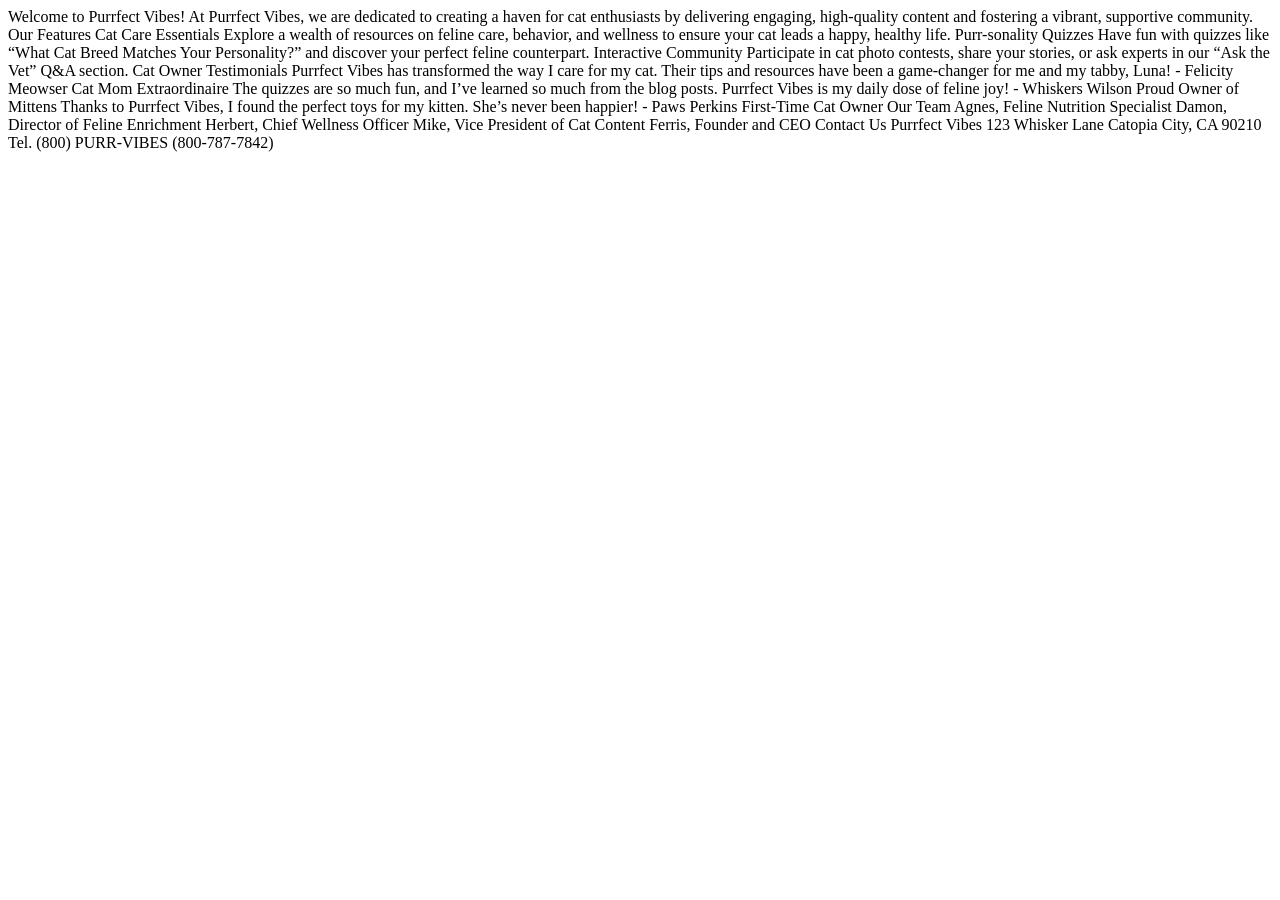
==== beginning/part2/index.html @ e226e30c "Part 1 Complete" ====
<!DOCTYPE html>
<html lang="en">
<head>
    <meta charset="utf-8">
    <title>Welcome to Purrfect Vibes - Flexible Box</title>
</head>
<body>

    Welcome to Purrfect Vibes!
    At Purrfect Vibes, we are dedicated to creating a haven for cat enthusiasts by delivering engaging, high-quality content and fostering a vibrant, supportive community.
    
    Our Features
    Cat Care Essentials
    Explore a wealth of resources on feline care, behavior, and wellness to ensure your cat leads a happy, healthy life.
    
    Purr-sonality Quizzes
    Have fun with quizzes like “What Cat Breed Matches Your Personality?” and discover your perfect feline counterpart.
    
    Interactive Community
    Participate in cat photo contests, share your stories, or ask experts in our “Ask the Vet” Q&A section.
    
    
    Cat Owner Testimonials
    Purrfect Vibes has transformed the way I care for my cat. Their tips and resources have been a game-changer for me and my tabby, Luna!
    - Felicity Meowser
    Cat Mom Extraordinaire
    
    The quizzes are so much fun, and I’ve learned so much from the blog posts. Purrfect Vibes is my daily dose of feline joy!
    - Whiskers Wilson
    Proud Owner of Mittens
    
    Thanks to Purrfect Vibes, I found the perfect toys for my kitten. She’s never been happier!
    - Paws Perkins
    First-Time Cat Owner
    
    Our Team
    Agnes, Feline Nutrition Specialist
    Damon, Director of Feline Enrichment
    Herbert, Chief Wellness Officer
    Mike, Vice President of Cat Content
    Ferris, Founder and CEO
    
    Contact Us
    Purrfect Vibes
    123 Whisker Lane
    Catopia City, CA 90210
    Tel. (800) PURR-VIBES (800-787-7842)
    
    
</body>
</html>
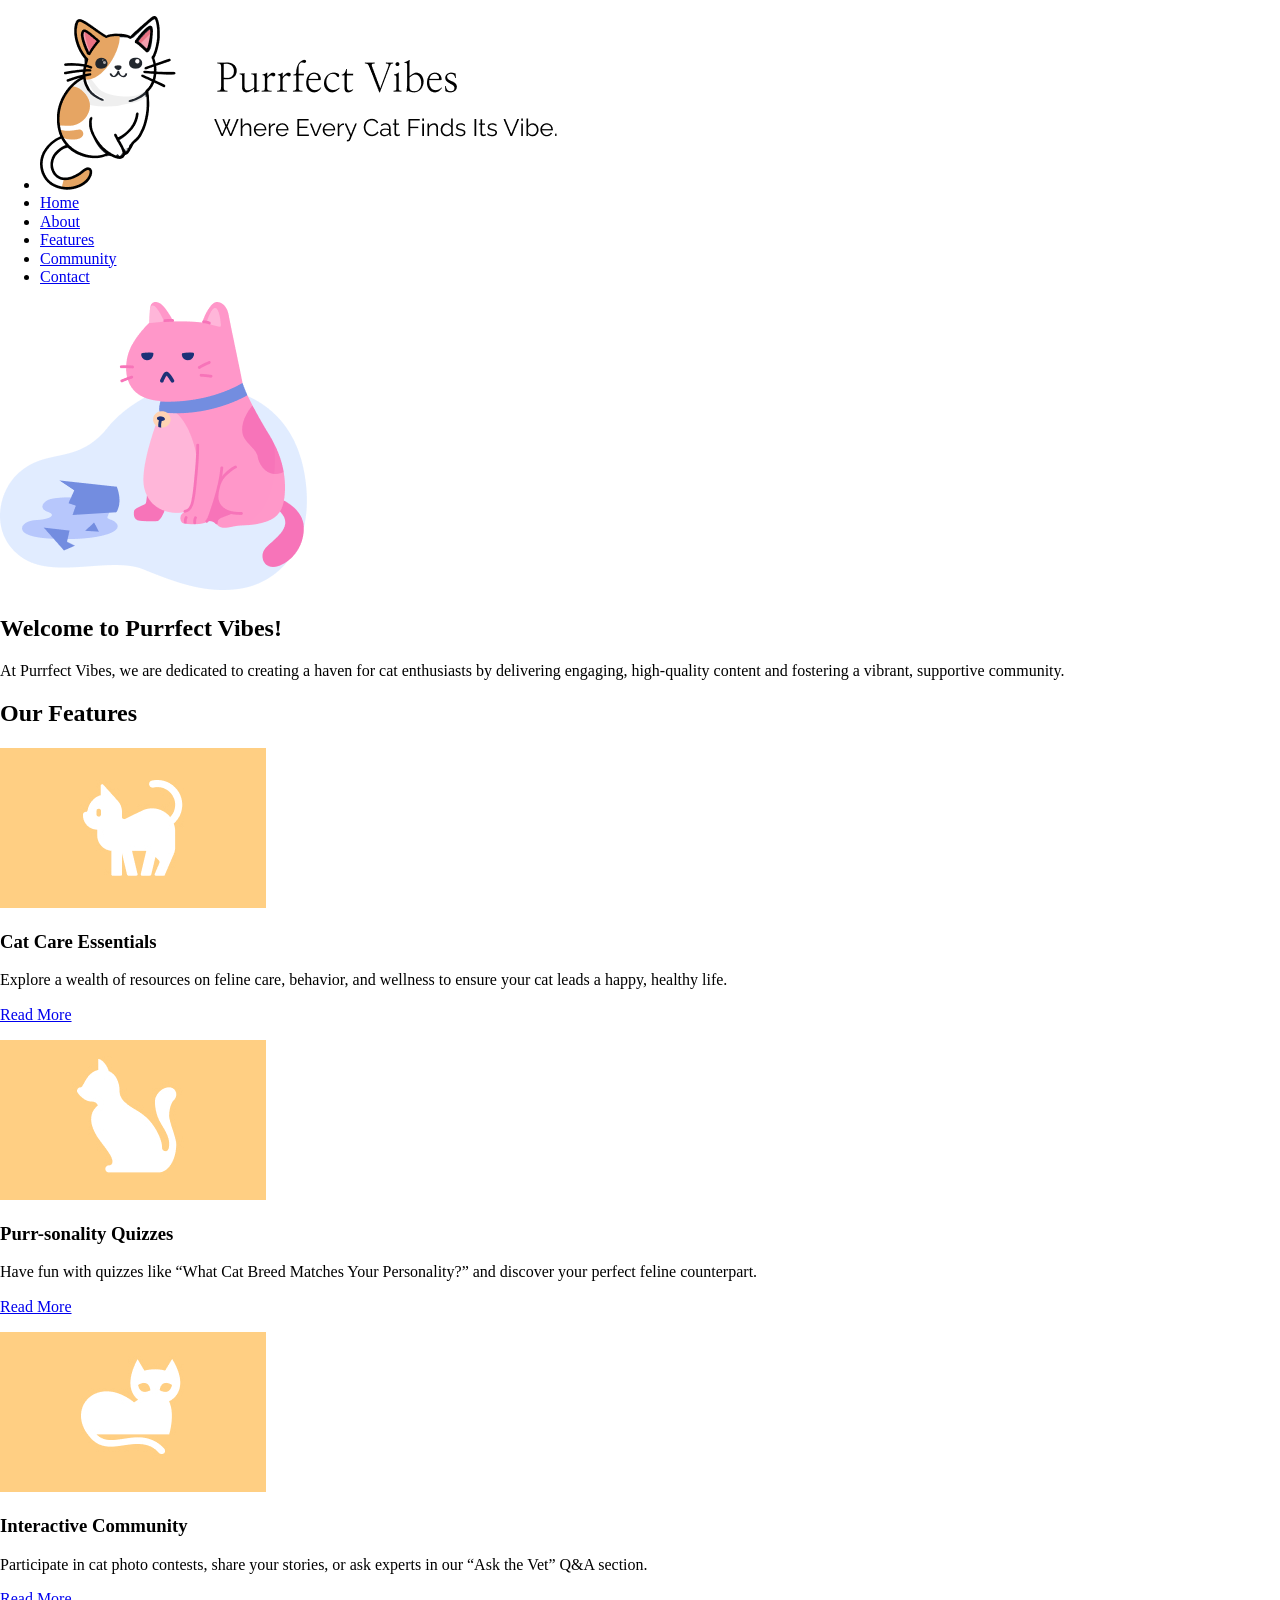
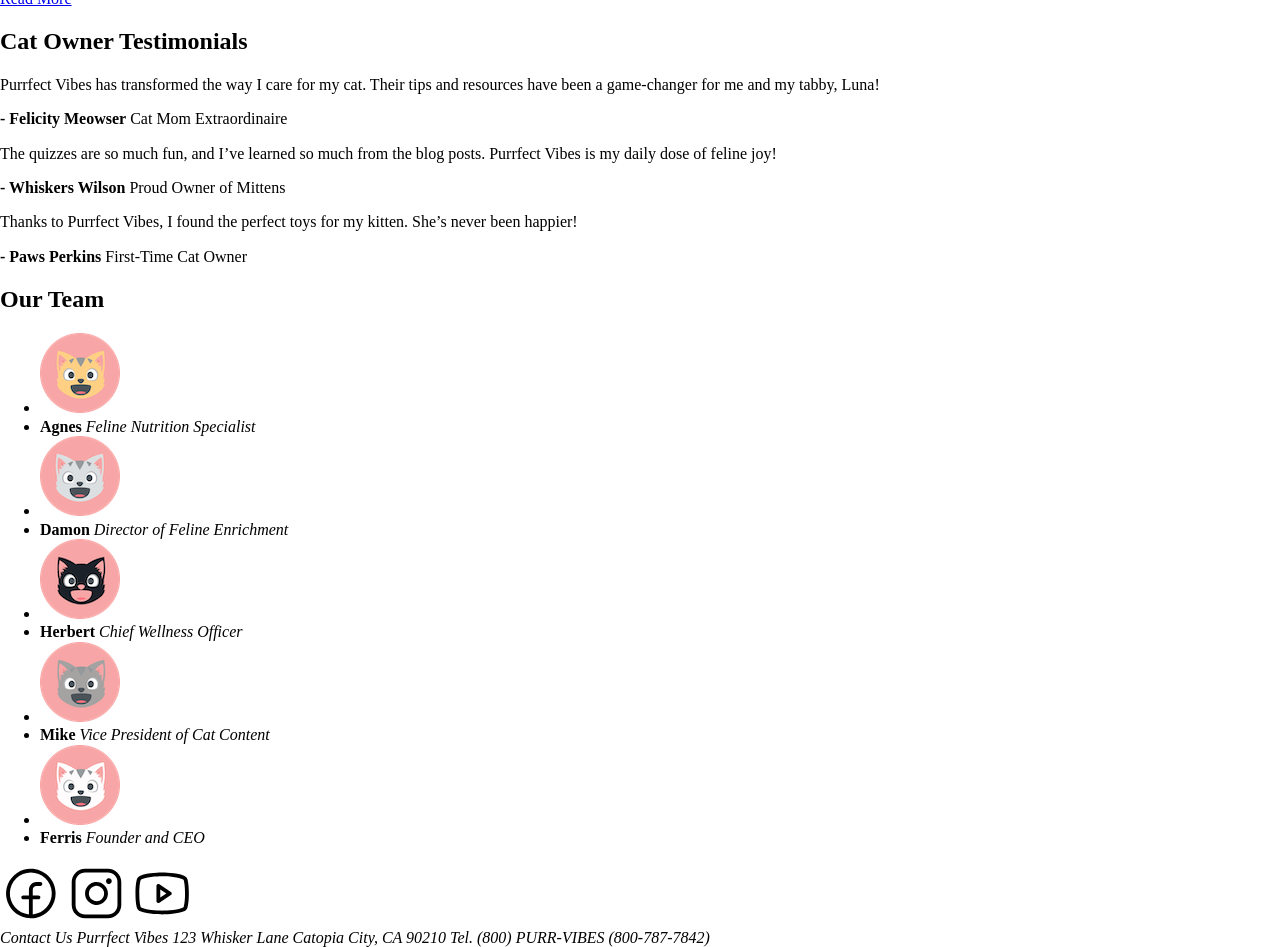
==== commit a960b5de: "HTML markup" ====
--- a/beginning/part2/index.html
+++ b/beginning/part2/index.html
@@ -3,49 +3,102 @@
 <head>
     <meta charset="utf-8">
     <title>Welcome to Purrfect Vibes - Flexible Box</title>
+    <link rel="stylesheet" href="css/normalize.css">
+    <link rel="stylesheet" href="css/style.css">
 </head>
 <body>
-
-    Welcome to Purrfect Vibes!
-    At Purrfect Vibes, we are dedicated to creating a haven for cat enthusiasts by delivering engaging, high-quality content and fostering a vibrant, supportive community.
-    
-    Our Features
-    Cat Care Essentials
-    Explore a wealth of resources on feline care, behavior, and wellness to ensure your cat leads a happy, healthy life.
-    
-    Purr-sonality Quizzes
-    Have fun with quizzes like “What Cat Breed Matches Your Personality?” and discover your perfect feline counterpart.
-    
-    Interactive Community
-    Participate in cat photo contests, share your stories, or ask experts in our “Ask the Vet” Q&A section.
-    
-    
-    Cat Owner Testimonials
-    Purrfect Vibes has transformed the way I care for my cat. Their tips and resources have been a game-changer for me and my tabby, Luna!
-    - Felicity Meowser
-    Cat Mom Extraordinaire
-    
-    The quizzes are so much fun, and I’ve learned so much from the blog posts. Purrfect Vibes is my daily dose of feline joy!
-    - Whiskers Wilson
-    Proud Owner of Mittens
-    
-    Thanks to Purrfect Vibes, I found the perfect toys for my kitten. She’s never been happier!
-    - Paws Perkins
-    First-Time Cat Owner
-    
-    Our Team
-    Agnes, Feline Nutrition Specialist
-    Damon, Director of Feline Enrichment
-    Herbert, Chief Wellness Officer
-    Mike, Vice President of Cat Content
-    Ferris, Founder and CEO
-    
-    Contact Us
-    Purrfect Vibes
-    123 Whisker Lane
-    Catopia City, CA 90210
-    Tel. (800) PURR-VIBES (800-787-7842)
-    
-    
+<header>
+    <nav>
+        <ul>
+            <li><a href="#"><img src=".//images/logo.png"></a></li>
+            <li><a href="#">Home</a></li>
+            <li><a href="#">About</a></li>
+            <li><a href="#">Features</a></li>
+            <li><a href="#">Community</a></li>
+            <li class="button"><a href="#">Contact</a></li>
+        </ul>
+    </nav>
+</header>
+<section class="hero">    
+        <img src="images/hero-cat.png">
+        <article>
+            <h2>Welcome to Purrfect Vibes!</h2>
+            <p>At Purrfect Vibes, we are dedicated to creating a haven for cat enthusiasts by delivering engaging, high-quality content and fostering a vibrant, supportive community.</p>  
+        </article>      
+</section>
+<section class="features">
+        <h2>Our Features</h2>
+        <div>
+            <img src="images/cat-care.jpg">
+            <h3>Cat Care Essentials</h3>
+            <p>Explore a wealth of resources on feline care, behavior, and wellness to ensure your cat leads a happy, healthy life.</p>
+            <p><a href="#">Read More</a></p>
+        </div>
+        <div>
+            <img src="images/cat-quizzes.jpg">
+            <h3>Purr-sonality Quizzes</h3>
+            <p>Have fun with quizzes like “What Cat Breed Matches Your Personality?” and discover your perfect feline counterpart.</p>
+            <p><a href="#">Read More</a></p>
+        </div>
+        <div>
+            <img src="images/cat-community.jpg">
+            <h3>Interactive Community</h3>
+            <p>Participate in cat photo contests, share your stories, or ask experts in our “Ask the Vet” Q&A section.</p>
+            <p><a href="#">Read More</a></p>
+        </div>        
+</section>
+<section class="testimonials">        
+        <h2>Cat Owner Testimonials</h2>
+        <div>
+            <p>Purrfect Vibes has transformed the way I care for my cat. Their tips and resources have been a game-changer for me and my tabby, Luna!</p>
+            <p>
+                <strong>- Felicity Meowser</strong>
+                Cat Mom Extraordinaire
+            </p>
+        </div>        
+       <div>
+            <p>The quizzes are so much fun, and I’ve learned so much from the blog posts. Purrfect Vibes is my daily dose of feline joy!</p>
+            <p>
+                <strong>- Whiskers Wilson</strong>
+                Proud Owner of Mittens
+            </p>
+       </div>        
+        <div>
+            <p>Thanks to Purrfect Vibes, I found the perfect toys for my kitten. She’s never been happier!</p>
+            <p>
+                <strong>- Paws Perkins</strong>
+                First-Time Cat Owner
+            </p>
+        </div>    
+</section>   
+<section class="team">
+        <h2>Our Team</h2>
+        <ul>
+            <li><img src="images/head-agnes.png"></li>
+            <li><strong>Agnes</strong> <em>Feline Nutrition Specialist</em></li>
+            <li><img src="images/head-damon.png"></li>
+            <li><strong>Damon</strong> <em>Director of Feline Enrichment</em></li>
+            <li><img src="images/head-herbert.png"></li>
+            <li><strong>Herbert</strong> <em>Chief Wellness Officer</em></li>
+            <li><img src="images/head-mike.png"></li>
+            <li><strong>Mike</strong> <em>Vice President of Cat Content</em></li>
+            <li><img src="images/head-ferris.png"></li>
+            <li><strong>Ferris</strong> <em>Founder and CEO</em></li>
+        </ul>
+</section>       
+<footer>
+        <div>
+            <a href="#"><img src="images/facebook.svg"></a>
+            <a href="#"><img src="images/instagram.svg"></a>
+            <a href="#"><img src="images/youtube.svg"></a>
+        </div>
+        <address>
+            Contact Us
+            Purrfect Vibes
+            123 Whisker Lane
+            Catopia City, CA 90210
+            Tel. (800) PURR-VIBES (800-787-7842)
+        </address>  
+</footer>    
 </body>
 </html>
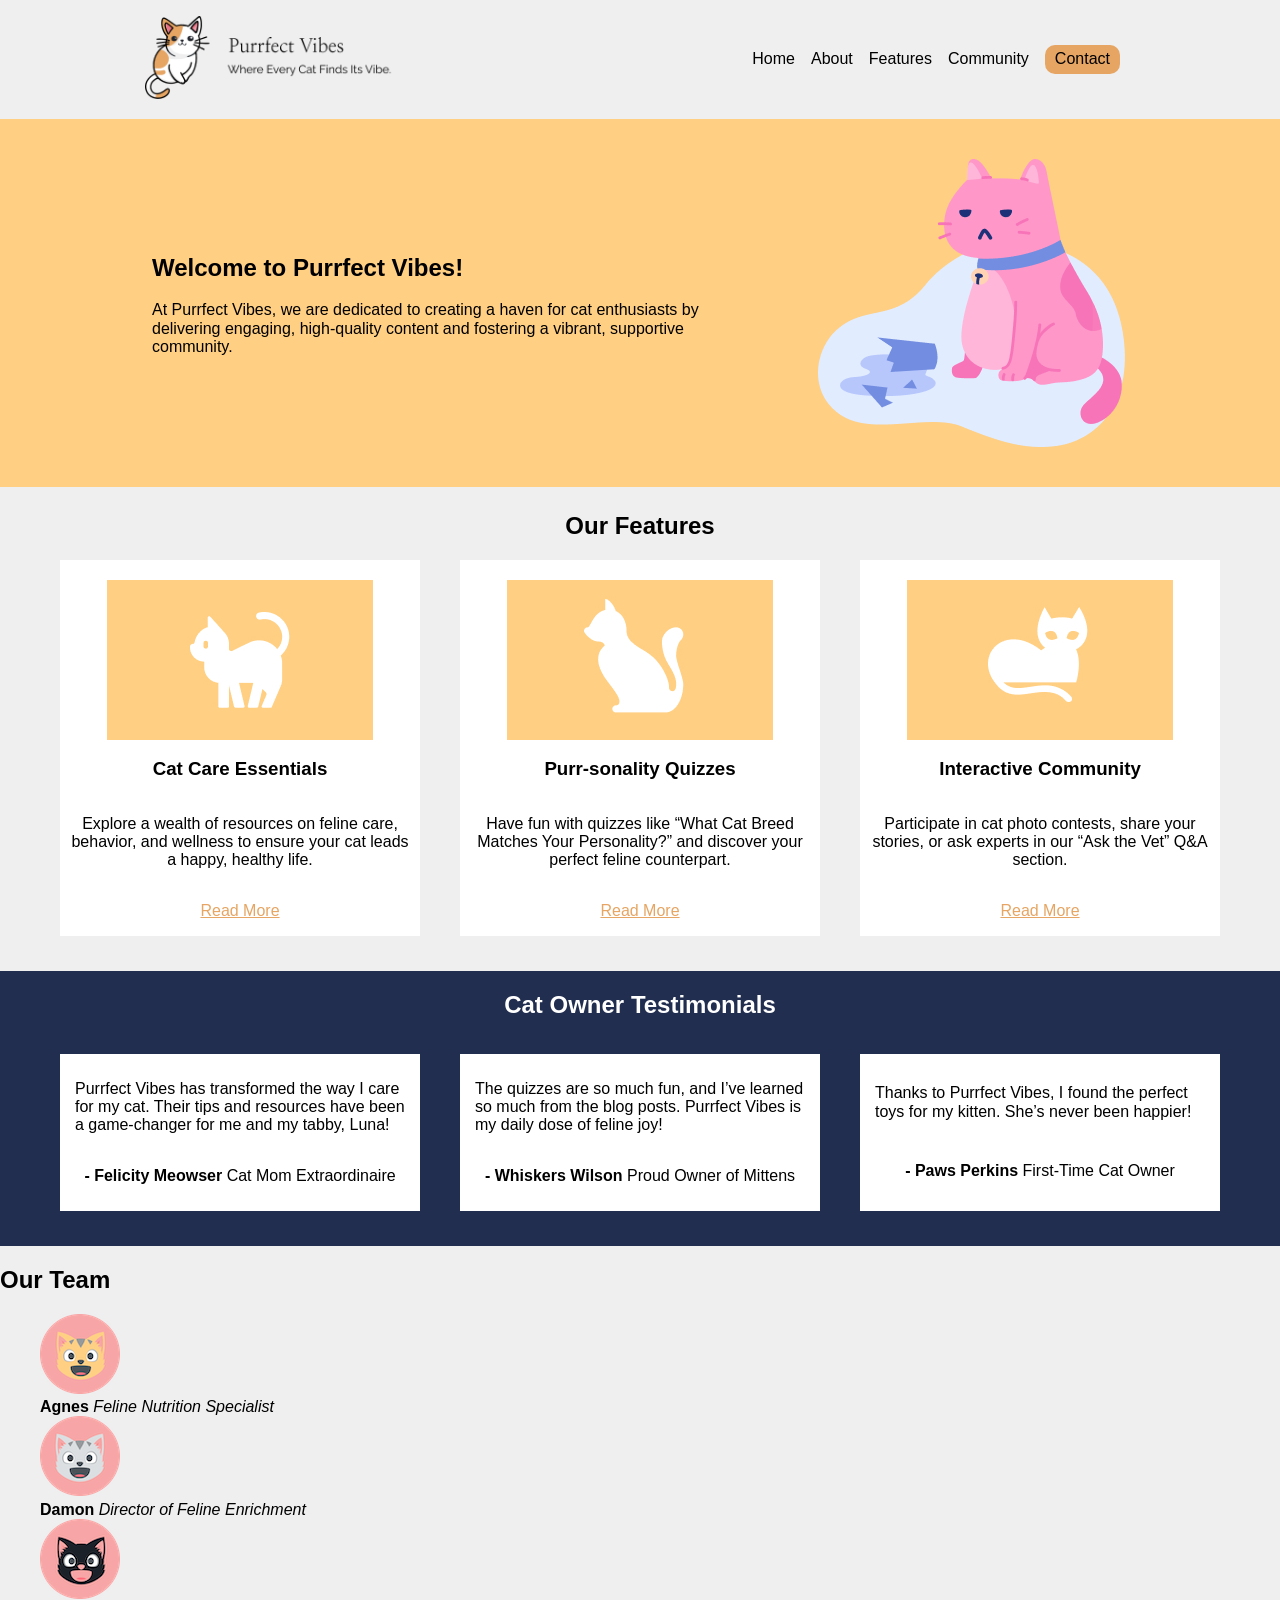
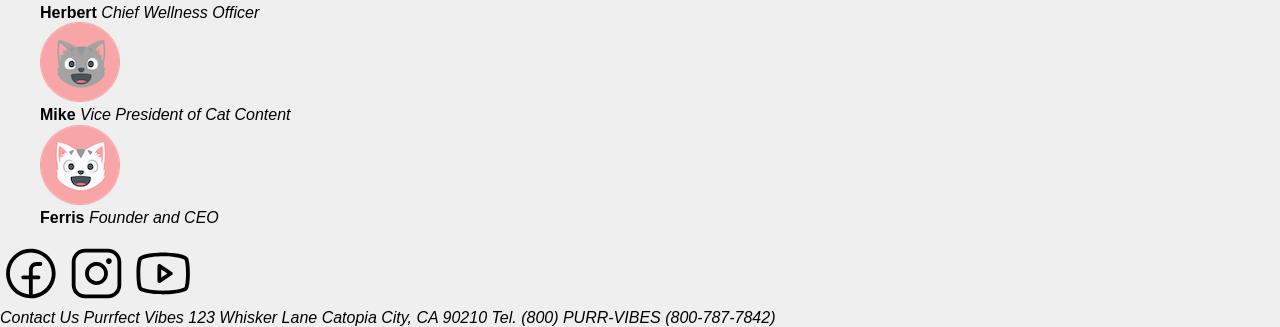
==== commit 95ac29bf: "Features and Testimonials Done" ====
--- a/beginning/part2/index.html
+++ b/beginning/part2/index.html
@@ -19,56 +19,60 @@
         </ul>
     </nav>
 </header>
-<section class="hero">    
-        <img src="images/hero-cat.png">
+<section class="hero"> 
         <article>
             <h2>Welcome to Purrfect Vibes!</h2>
             <p>At Purrfect Vibes, we are dedicated to creating a haven for cat enthusiasts by delivering engaging, high-quality content and fostering a vibrant, supportive community.</p>  
-        </article>      
+        </article>
+        <img src="images/hero-cat.png">      
 </section>
 <section class="features">
         <h2>Our Features</h2>
-        <div>
-            <img src="images/cat-care.jpg">
-            <h3>Cat Care Essentials</h3>
-            <p>Explore a wealth of resources on feline care, behavior, and wellness to ensure your cat leads a happy, healthy life.</p>
-            <p><a href="#">Read More</a></p>
-        </div>
-        <div>
-            <img src="images/cat-quizzes.jpg">
-            <h3>Purr-sonality Quizzes</h3>
-            <p>Have fun with quizzes like “What Cat Breed Matches Your Personality?” and discover your perfect feline counterpart.</p>
-            <p><a href="#">Read More</a></p>
-        </div>
-        <div>
-            <img src="images/cat-community.jpg">
-            <h3>Interactive Community</h3>
-            <p>Participate in cat photo contests, share your stories, or ask experts in our “Ask the Vet” Q&A section.</p>
-            <p><a href="#">Read More</a></p>
-        </div>        
+        <div class="feature_box">
+            <div>
+                <img src="images/cat-care.jpg">
+                <h3>Cat Care Essentials</h3>
+                <p>Explore a wealth of resources on feline care, behavior, and wellness to ensure your cat leads a happy, healthy life.</p>
+                <p><a href="#">Read More</a></p>
+            </div>
+            <div>
+                <img src="images/cat-quizzes.jpg">
+                <h3>Purr-sonality Quizzes</h3>
+                <p>Have fun with quizzes like “What Cat Breed Matches Your Personality?” and discover your perfect feline counterpart.</p>
+                <p><a href="#">Read More</a></p>
+            </div>
+            <div>
+                <img src="images/cat-community.jpg">
+                <h3>Interactive Community</h3>
+                <p>Participate in cat photo contests, share your stories, or ask experts in our “Ask the Vet” Q&A section.</p>
+                <p><a href="#">Read More</a></p>
+            </div> 
+        </div>       
 </section>
 <section class="testimonials">        
         <h2>Cat Owner Testimonials</h2>
-        <div>
-            <p>Purrfect Vibes has transformed the way I care for my cat. Their tips and resources have been a game-changer for me and my tabby, Luna!</p>
-            <p>
-                <strong>- Felicity Meowser</strong>
-                Cat Mom Extraordinaire
-            </p>
-        </div>        
-       <div>
-            <p>The quizzes are so much fun, and I’ve learned so much from the blog posts. Purrfect Vibes is my daily dose of feline joy!</p>
-            <p>
-                <strong>- Whiskers Wilson</strong>
-                Proud Owner of Mittens
-            </p>
-       </div>        
-        <div>
-            <p>Thanks to Purrfect Vibes, I found the perfect toys for my kitten. She’s never been happier!</p>
-            <p>
-                <strong>- Paws Perkins</strong>
-                First-Time Cat Owner
-            </p>
+        <div class="testimonial_box">
+            <div>
+                <p>Purrfect Vibes has transformed the way I care for my cat. Their tips and resources have been a game-changer for me and my tabby, Luna!</p>
+                <p>
+                    <strong>- Felicity Meowser</strong>
+                    Cat Mom Extraordinaire
+                </p>
+            </div>        
+            <div>
+                <p>The quizzes are so much fun, and I’ve learned so much from the blog posts. Purrfect Vibes is my daily dose of feline joy!</p>
+                <p>
+                    <strong>- Whiskers Wilson</strong>
+                    Proud Owner of Mittens
+                </p>
+            </div>        
+            <div>
+                <p>Thanks to Purrfect Vibes, I found the perfect toys for my kitten. She’s never been happier!</p>
+                <p>
+                    <strong>- Paws Perkins</strong>
+                    First-Time Cat Owner
+                </p>
+            </div>
         </div>    
 </section>   
 <section class="team">
--- a/beginning/part2/css/style.css
+++ b/beginning/part2/css/style.css
@@ -0,0 +1,135 @@
+body {
+    background-color: #efefef;
+    font-family: Arial, Helvetica, sans-serif;
+}
+
+a {
+    text-decoration: none;
+    color: #000;
+}
+
+.features a {
+    text-decoration: underline;
+    color: #e6a563;
+}
+
+ul {
+    list-style: none;
+}
+
+/* Header/Nav */
+
+header {
+    margin: 1px 110px 0px 95px;
+}
+
+nav img {
+    width: 250px;
+}
+
+nav ul{
+    display: flex;
+    align-items: center;
+    justify-content: flex-end;
+    gap: 1em;
+    padding: 0 50px;
+}
+
+nav li:first-child {
+    margin-right: auto;
+}
+
+.button {
+    background-color: #e6a563;
+    border-radius: 10px;
+    padding: 5px 10px;
+}
+
+/* Hero Section */
+
+.hero {
+    background-color: #ffcf83;
+    padding: 40px 155px 40px 150px;
+    display: flex;
+    align-items: center;
+    justify-content: space-around;
+}
+
+.hero article {
+    width: 550px;
+    margin: 10px 2px;
+    gap: 1em;
+}
+
+.hero img{
+    margin-left: auto;
+}
+
+/* Features */
+
+.features h2 {
+    display: flex;
+    align-items: center;
+    justify-content: center;
+    margin-top: 25px;
+    margin-bottom: 5px;
+}
+
+.feature_box {
+    display: flex;
+    align-content: center;
+    justify-content: center;
+    gap: 10px;
+}
+
+.feature_box div {
+    background-color: #fff;
+    width: 350px;
+    padding: 20px 5px 0 5px;
+    margin: 15px;
+    text-align: center;
+    display: flex;
+    flex-direction: column;
+    align-items: center;
+    justify-content: space-evenly;
+}
+
+/* Testimonials */
+
+.testimonials {
+    background-color: #222e50;
+    padding-bottom: 20px;
+}
+
+.testimonials h2 {
+    color: #fff;
+    display: flex;
+    align-items: center;
+    justify-content: center;
+    padding-top: 20px;
+}
+
+.testimonial_box {
+    margin-top: 10px;
+    display: flex;
+    flex-direction: row;
+    align-content: center;
+    justify-content: center;
+    gap: 10px;
+}
+
+.testimonial_box div {
+    background-color: #fff;
+    width: 330px;
+    padding: 10px 15px;
+    margin: 15px;
+    text-align: left;
+    display: flex;
+    flex-direction: column;
+    align-items: center;
+    justify-content: space-around;
+}
+
+/* Out Team */
+
+/* Adjust margins and padding on sides to follow grid lines */
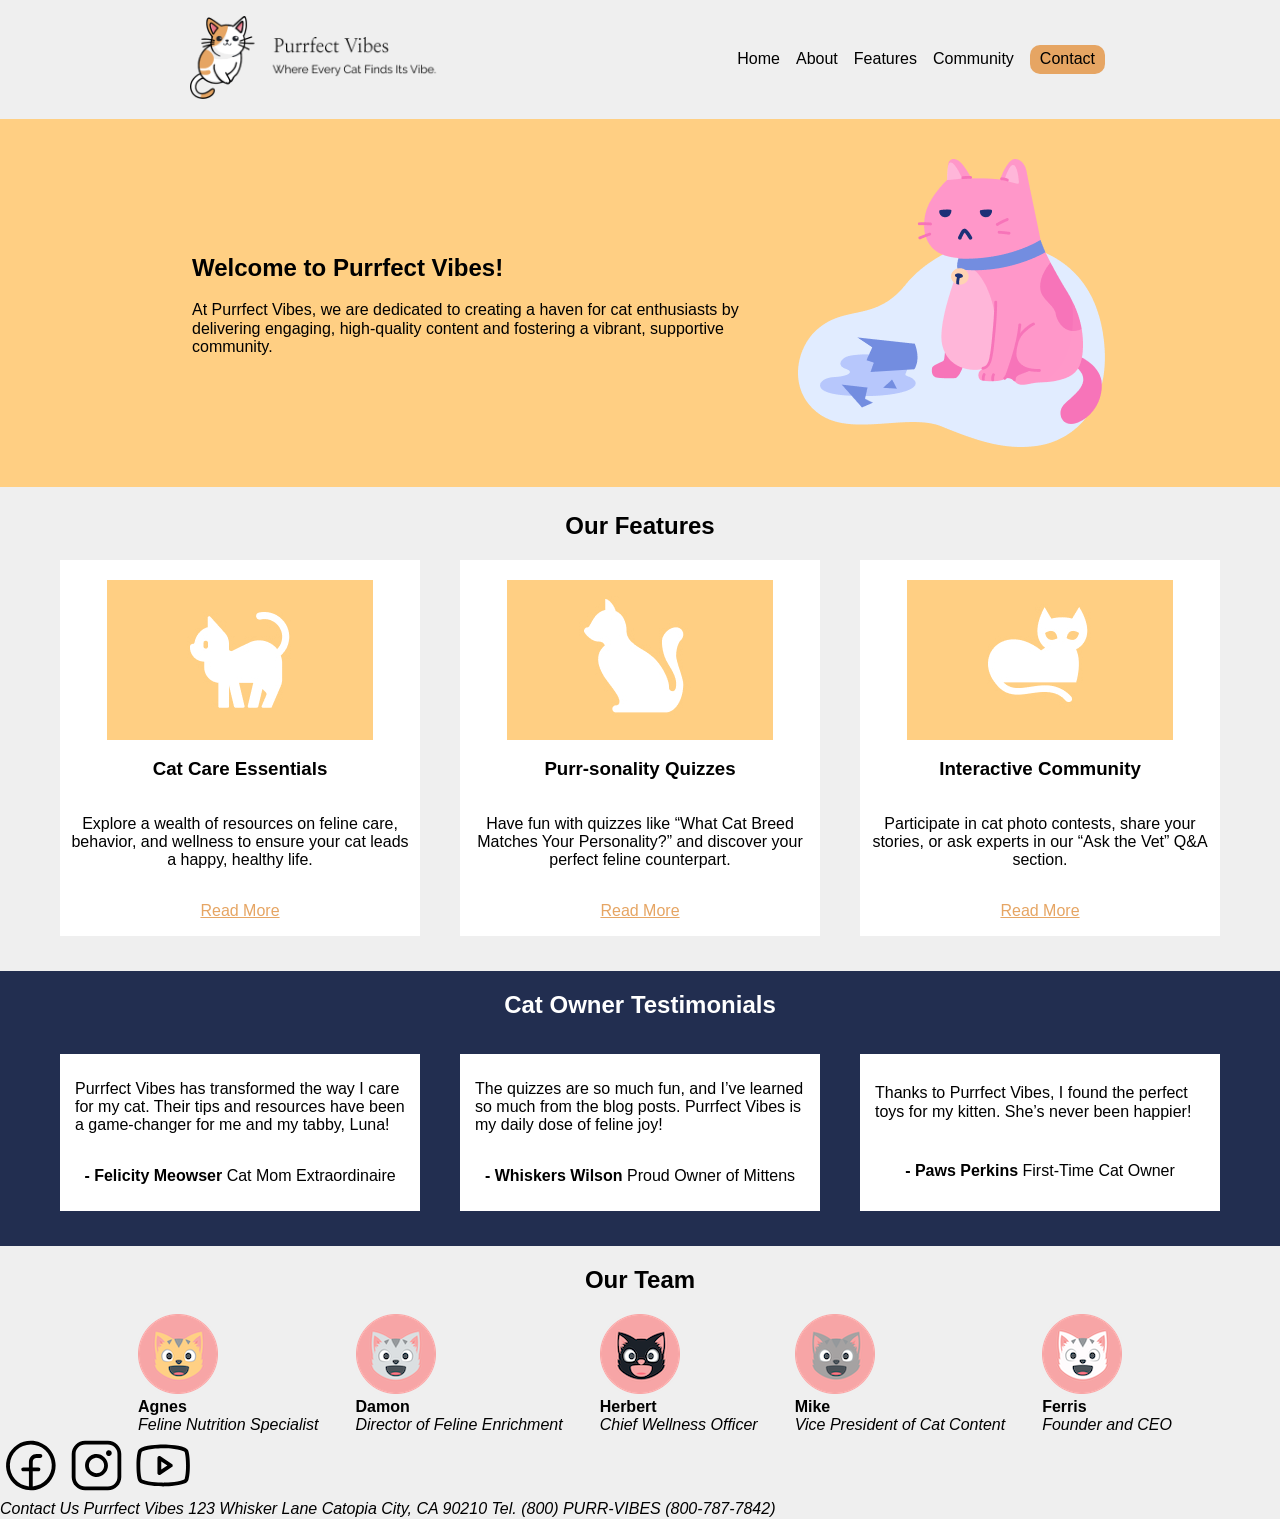
==== commit ad4d2668: "Our Team Tests" ====
--- a/beginning/part2/index.html
+++ b/beginning/part2/index.html
@@ -78,16 +78,31 @@
 <section class="team">
         <h2>Our Team</h2>
         <ul>
-            <li><img src="images/head-agnes.png"></li>
-            <li><strong>Agnes</strong> <em>Feline Nutrition Specialist</em></li>
-            <li><img src="images/head-damon.png"></li>
-            <li><strong>Damon</strong> <em>Director of Feline Enrichment</em></li>
-            <li><img src="images/head-herbert.png"></li>
-            <li><strong>Herbert</strong> <em>Chief Wellness Officer</em></li>
-            <li><img src="images/head-mike.png"></li>
-            <li><strong>Mike</strong> <em>Vice President of Cat Content</em></li>
-            <li><img src="images/head-ferris.png"></li>
-            <li><strong>Ferris</strong> <em>Founder and CEO</em></li>
+            <div>
+                <li><img src="images/head-agnes.png"></li>
+                <li><strong>Agnes</strong></li>
+                <li><em>Feline Nutrition Specialist</em></li>
+            </div>
+            <div>
+                <li><img src="images/head-damon.png"></li>
+                <li><strong>Damon</strong></li> 
+                <li><em>Director of Feline Enrichment</em></li>
+            </div>
+            <div>
+                <li><img src="images/head-herbert.png"></li>
+                <li><strong>Herbert</strong></li> 
+                <li><em>Chief Wellness Officer</em></li>
+            </div>
+            <div>
+                <li><img src="images/head-mike.png"></li>
+                <li><strong>Mike</strong></li> 
+                <li><em>Vice President of Cat Content</em></li>
+            </div>
+            <div>
+                <li><img src="images/head-ferris.png"></li>
+                <li><strong>Ferris</strong></li> 
+                <li><em>Founder and CEO</em></li>
+            </div>
         </ul>
 </section>       
 <footer>
--- a/beginning/part2/css/style.css
+++ b/beginning/part2/css/style.css
@@ -20,7 +20,7 @@
 /* Header/Nav */
 
 header {
-    margin: 1px 110px 0px 95px;
+    margin: 1px 125px 0px 140px;
 }
 
 nav img {
@@ -49,7 +49,7 @@
 
 .hero {
     background-color: #ffcf83;
-    padding: 40px 155px 40px 150px;
+    padding: 40px 175px 40px 190px;
     display: flex;
     align-items: center;
     justify-content: space-around;
@@ -130,6 +130,25 @@
     justify-content: space-around;
 }
 
-/* Out Team */
+/* Our Team */
 
-/* Adjust margins and padding on sides to follow grid lines */+.team h2 {
+    display: flex;
+    justify-content: center;
+}
+
+.team ul {
+    display: flex;
+    justify-content: space-around;
+    padding-left: 0;
+    margin: 0 90px 0 120px;
+    gap: 1px;
+}
+
+.team ul div {
+    display: flex;
+    justify-content:space-evenly;
+    flex-direction: column;
+    /* text-align: center; */
+    /* align-items: center; */
+}
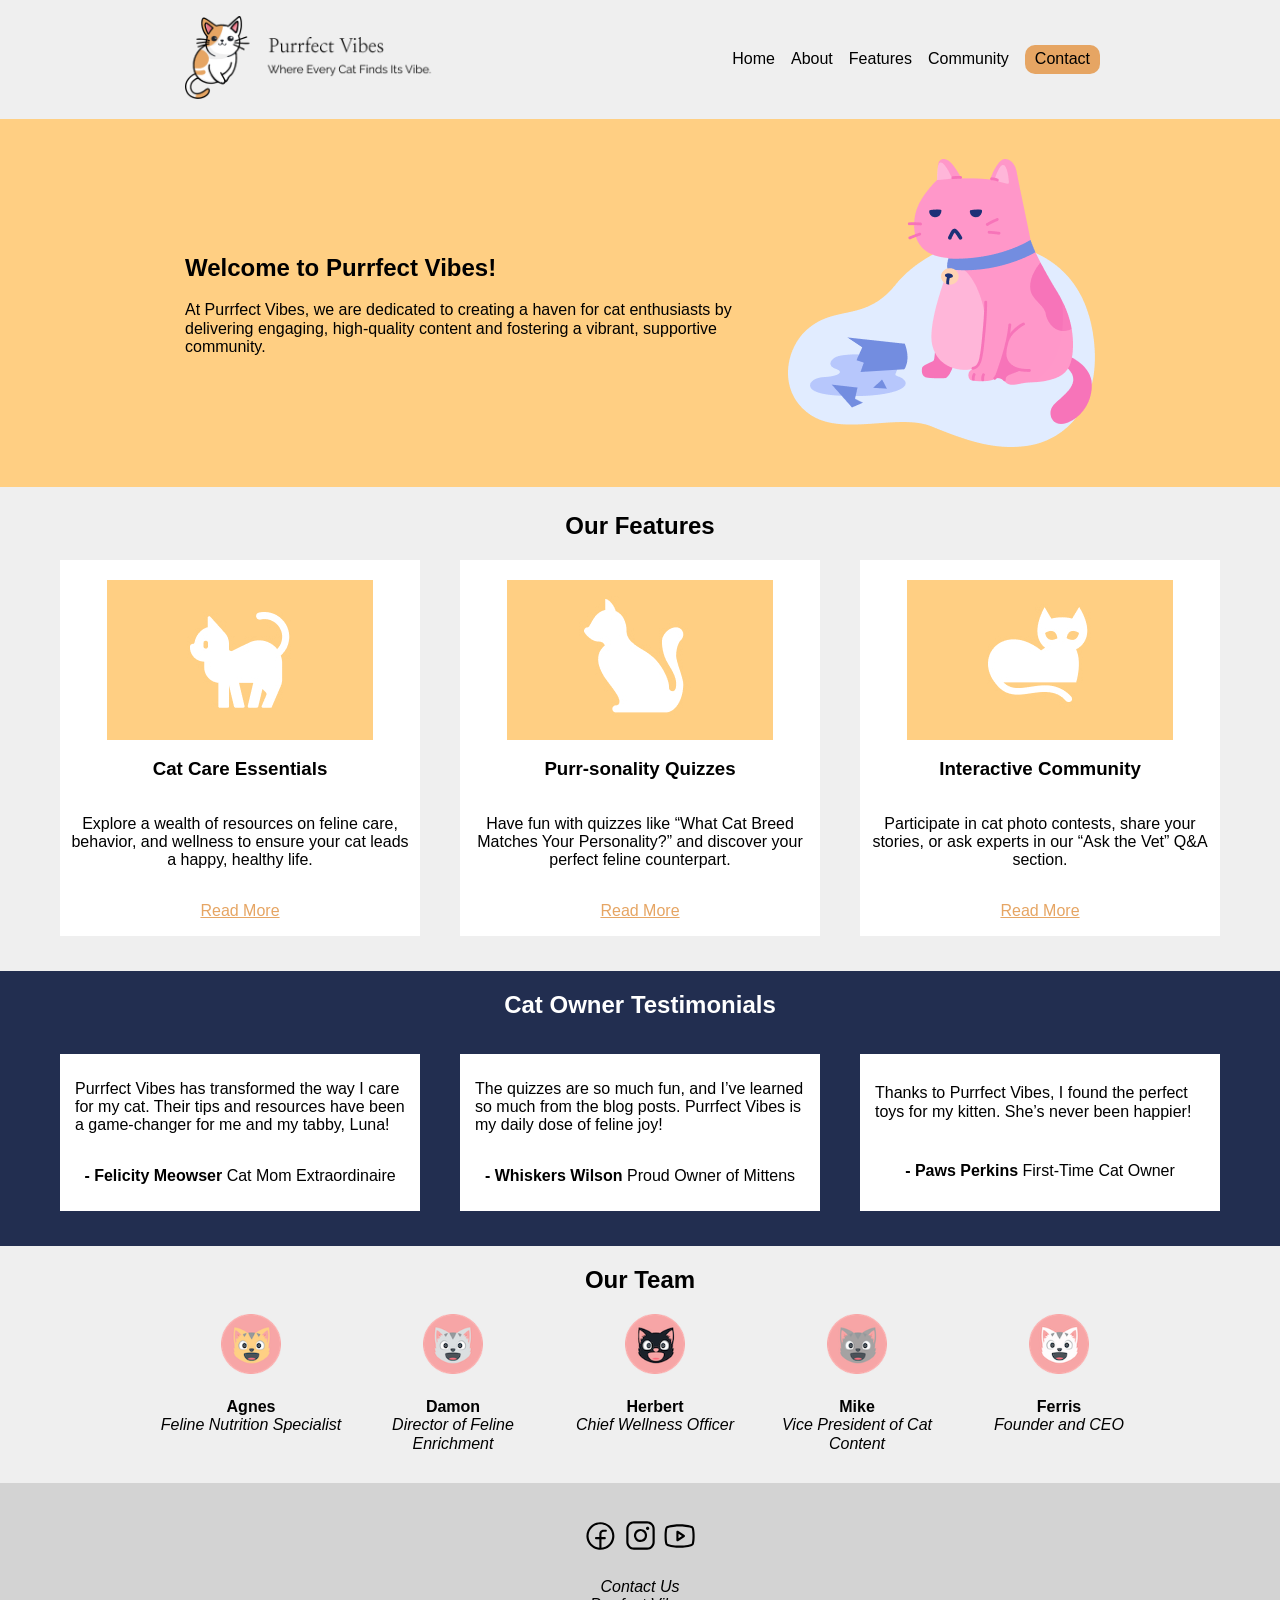
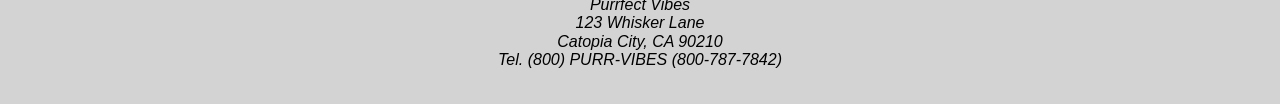
==== commit 5a7b02d0: "Final Pass" ====
--- a/beginning/part2/index.html
+++ b/beginning/part2/index.html
@@ -77,33 +77,33 @@
 </section>   
 <section class="team">
         <h2>Our Team</h2>
-        <ul>
+        <div class="team_items">
             <div>
-                <li><img src="images/head-agnes.png"></li>
-                <li><strong>Agnes</strong></li>
-                <li><em>Feline Nutrition Specialist</em></li>
+                <img src="images/head-agnes.png">               
+                <p><strong>Agnes</strong></p>
+                <p><em>Feline Nutrition Specialist</em></p>
             </div>
             <div>
-                <li><img src="images/head-damon.png"></li>
-                <li><strong>Damon</strong></li> 
-                <li><em>Director of Feline Enrichment</em></li>
+                <img src="images/head-damon.png">               
+                <p><strong>Damon</strong></p> 
+                <p><em>Director of Feline Enrichment</em></p>
             </div>
             <div>
-                <li><img src="images/head-herbert.png"></li>
-                <li><strong>Herbert</strong></li> 
-                <li><em>Chief Wellness Officer</em></li>
+                <img src="images/head-herbert.png">               
+                <p><strong>Herbert</strong></p> 
+                <p><em>Chief Wellness Officer</em></p>
             </div>
-            <div>
-                <li><img src="images/head-mike.png"></li>
-                <li><strong>Mike</strong></li> 
-                <li><em>Vice President of Cat Content</em></li>
+            <div>   
+                <img src="images/head-mike.png">            
+                <p><strong>Mike</strong></p> 
+                <p><em>Vice President of Cat Content</em></p>
             </div>
-            <div>
-                <li><img src="images/head-ferris.png"></li>
-                <li><strong>Ferris</strong></li> 
-                <li><em>Founder and CEO</em></li>
+            <div>  
+                <img src="images/head-ferris.png">              
+                <p><strong>Ferris</strong></p> 
+                <p><em>Founder and CEO</em></p>
             </div>
-        </ul>
+        </div>
 </section>       
 <footer>
         <div>
@@ -112,11 +112,11 @@
             <a href="#"><img src="images/youtube.svg"></a>
         </div>
         <address>
-            Contact Us
-            Purrfect Vibes
-            123 Whisker Lane
-            Catopia City, CA 90210
-            Tel. (800) PURR-VIBES (800-787-7842)
+            <div>Contact Us</div>
+            <div>Purrfect Vibes</div>
+            <div>123 Whisker Lane</div>
+            <div>Catopia City, CA 90210</div>
+            <div>Tel. (800) PURR-VIBES (800-787-7842)</div>
         </address>  
 </footer>    
 </body>
--- a/beginning/part2/css/style.css
+++ b/beginning/part2/css/style.css
@@ -20,7 +20,7 @@
 /* Header/Nav */
 
 header {
-    margin: 1px 125px 0px 140px;
+    margin: 1px 130px 0px 135px;
 }
 
 nav img {
@@ -49,7 +49,7 @@
 
 .hero {
     background-color: #ffcf83;
-    padding: 40px 175px 40px 190px;
+    padding: 40px 135px 40px 155px;
     display: flex;
     align-items: center;
     justify-content: space-around;
@@ -57,19 +57,19 @@
 
 .hero article {
     width: 550px;
-    margin: 10px 2px;
+    margin: 10px 30px;
     gap: 1em;
 }
 
 .hero img{
     margin-left: auto;
+    margin-right: 50px;
 }
 
 /* Features */
 
 .features h2 {
     display: flex;
-    align-items: center;
     justify-content: center;
     margin-top: 25px;
     margin-bottom: 5px;
@@ -132,23 +132,52 @@
 
 /* Our Team */
 
-.team h2 {
+.team h2{
     display: flex;
     justify-content: center;
+    text-align: center;
 }
 
-.team ul {
+.team_items {
     display: flex;
-    justify-content: space-around;
-    padding-left: 0;
-    margin: 0 90px 0 120px;
-    gap: 1px;
+    flex-direction: row;
+    justify-content: space-evenly;
+    align-content: center;
+    text-align: center;
+    padding: 0px 120px 30px 120px;
 }
 
-.team ul div {
+.team_items img {
+    width: 60px;
+    margin-bottom: 20px;
+}
+
+.team_items p {
+    margin: 0;
+}
+
+.team_items div {
+    /* margin-right: 40px; */
+    width: 230px;
+    gap: 100px;
+}
+
+.team_items div:first-of-type{
+    padding-left: 30px;
+}
+
+/* Contact us */
+
+footer {
+    background-color: #d3d3d3;
     display: flex;
-    justify-content:space-evenly;
     flex-direction: column;
-    /* text-align: center; */
-    /* align-items: center; */
-}+    align-items: center;
+    text-align: center;
+    padding: 35px;
+}
+
+footer img {
+    width: 35px;
+    padding-bottom: 20px;
+}
